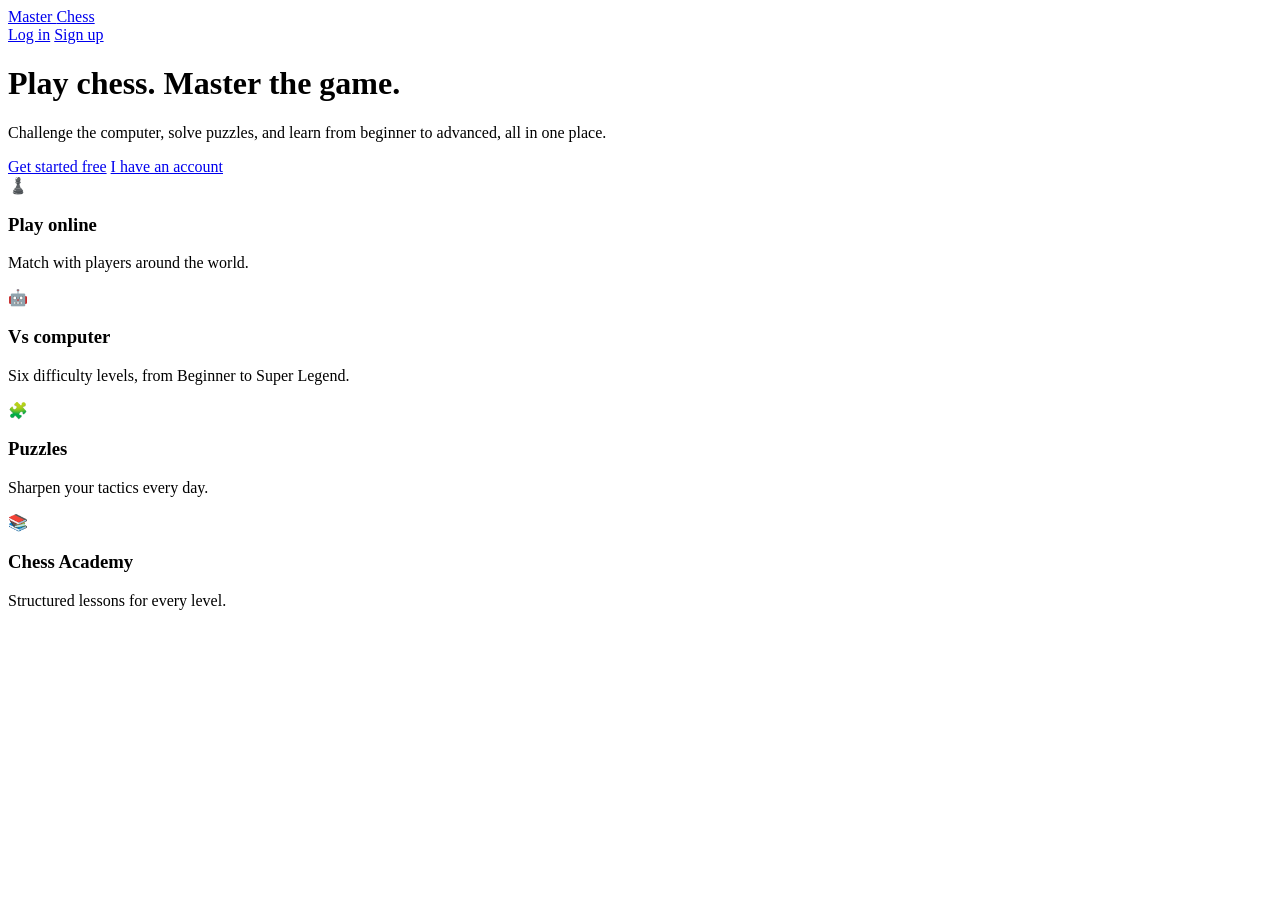
==== index.html @ 30e58a97 "Create index.html" ====
<!DOCTYPE html>
<html lang="en" data-theme="dark">
<head>
  <meta charset="UTF-8">
  <meta name="viewport" content="width=device-width, initial-scale=1">
  <title>Master Chess | Play, Learn, Win</title>
  <meta name="description" content="Master Chess: play chess, solve puzzles and learn from the basics to advanced.">
  <link rel="stylesheet" href="css/base.css">
  <link rel="stylesheet" href="css/components.css">
</head>
<body>
  <nav class="navbar">
    <div class="container">
      <a class="logo" href="index.html">Master <span>Chess</span></a>
      <div class="nav-links">
        <a class="btn btn-secondary" href="login.html">Log in</a>
        <a class="btn btn-primary" href="register.html">Sign up</a>
      </div>
    </div>
  </nav>

  <header class="hero container">
    <h1>Play chess. <span style="color:var(--primary)">Master the game.</span></h1>
    <p>Challenge the computer, solve puzzles, and learn from beginner to advanced, all in one place.</p>
    <div class="actions">
      <a class="btn btn-primary btn-lg" href="register.html">Get started free</a>
      <a class="btn btn-secondary btn-lg" href="login.html">I have an account</a>
    </div>
  </header>

  <section class="features container">
    <div class="grid">
      <div class="card"><div class="feature-icon">♟️</div><h3>Play online</h3><p class="muted">Match with players around the world.</p></div>
      <div class="card"><div class="feature-icon">🤖</div><h3>Vs computer</h3><p class="muted">Six difficulty levels, from Beginner to Super Legend.</p></div>
      <div class="card"><div class="feature-icon">🧩</div><h3>Puzzles</h3><p class="muted">Sharpen your tactics every day.</p></div>
      <div class="card"><div class="feature-icon">📚</div><h3>Chess Academy</h3><p class="muted">Structured lessons for every level.</p></div>
    </div>
  </section>

  <script>
    document.documentElement.setAttribute("data-theme", localStorage.getItem("theme") || "dark");
  </script>
</body>
</html>
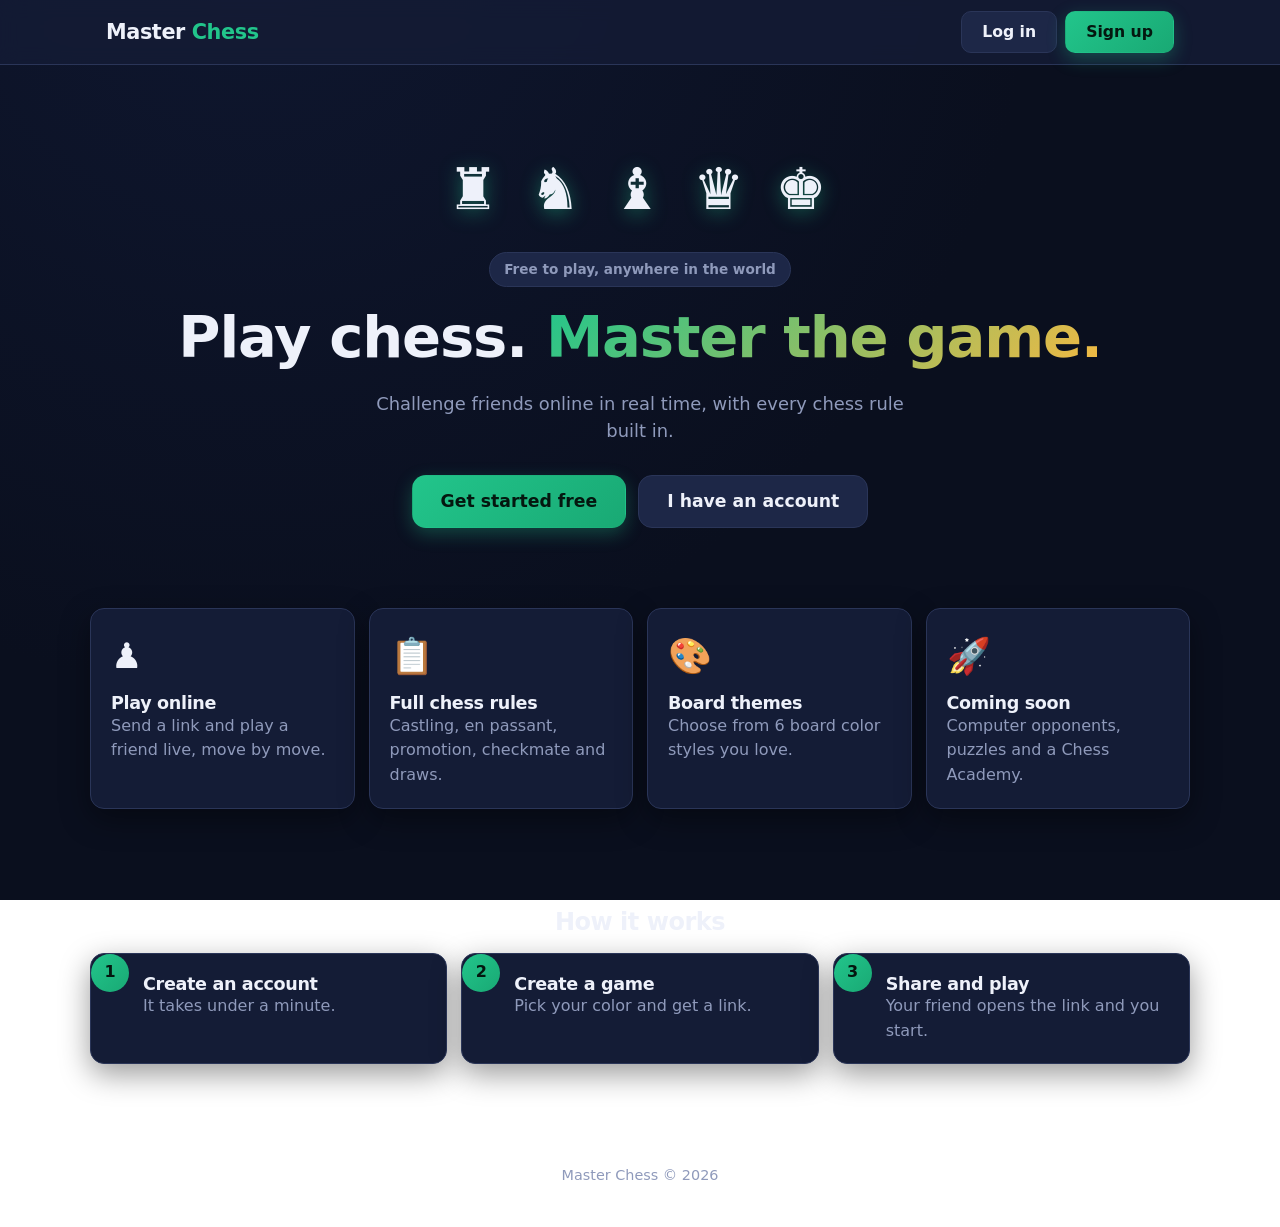
==== commit 63ce8367: "Update index.html" ====
--- a/index.html
+++ b/index.html
@@ -4,7 +4,7 @@
   <meta charset="UTF-8">
   <meta name="viewport" content="width=device-width, initial-scale=1">
   <title>Master Chess | Play, Learn, Win</title>
-  <meta name="description" content="Master Chess: play chess, solve puzzles and learn from the basics to advanced.">
+  <meta name="description" content="Master Chess: play chess online with friends, solve puzzles and learn.">
   <link rel="stylesheet" href="css/base.css">
   <link rel="stylesheet" href="css/components.css">
 </head>
@@ -20,8 +20,10 @@
   </nav>
 
   <header class="hero container">
-    <h1>Play chess. <span style="color:var(--primary)">Master the game.</span></h1>
-    <p>Challenge the computer, solve puzzles, and learn from beginner to advanced, all in one place.</p>
+    <div class="hero-pieces">♜ ♞ ♝ ♛ ♚</div>
+    <span class="pill">Free to play, anywhere in the world</span>
+    <h1>Play chess. <span class="accent-text">Master the game.</span></h1>
+    <p>Challenge friends online in real time, with every chess rule built in.</p>
     <div class="actions">
       <a class="btn btn-primary btn-lg" href="register.html">Get started free</a>
       <a class="btn btn-secondary btn-lg" href="login.html">I have an account</a>
@@ -30,12 +32,23 @@
 
   <section class="features container">
     <div class="grid">
-      <div class="card"><div class="feature-icon">♟️</div><h3>Play online</h3><p class="muted">Match with players around the world.</p></div>
-      <div class="card"><div class="feature-icon">🤖</div><h3>Vs computer</h3><p class="muted">Six difficulty levels, from Beginner to Super Legend.</p></div>
-      <div class="card"><div class="feature-icon">🧩</div><h3>Puzzles</h3><p class="muted">Sharpen your tactics every day.</p></div>
-      <div class="card"><div class="feature-icon">📚</div><h3>Chess Academy</h3><p class="muted">Structured lessons for every level.</p></div>
+      <div class="card"><div class="feature-icon">♟️</div><h3>Play online</h3><p class="muted">Send a link and play a friend live, move by move.</p></div>
+      <div class="card"><div class="feature-icon">📋</div><h3>Full chess rules</h3><p class="muted">Castling, en passant, promotion, checkmate and draws.</p></div>
+      <div class="card"><div class="feature-icon">🎨</div><h3>Board themes</h3><p class="muted">Choose from 6 board color styles you love.</p></div>
+      <div class="card"><div class="feature-icon">🚀</div><h3>Coming soon</h3><p class="muted">Computer opponents, puzzles and a Chess Academy.</p></div>
     </div>
   </section>
+
+  <section class="features container">
+    <h2 class="center">How it works</h2>
+    <div class="grid steps" style="margin-top:16px">
+      <div class="card step"><h3>Create an account</h3><p class="muted">It takes under a minute.</p></div>
+      <div class="card step"><h3>Create a game</h3><p class="muted">Pick your color and get a link.</p></div>
+      <div class="card step"><h3>Share and play</h3><p class="muted">Your friend opens the link and you start.</p></div>
+    </div>
+  </section>
+
+  <div class="footer">Master Chess &copy; 2026</div>
 
   <script>
     document.documentElement.setAttribute("data-theme", localStorage.getItem("theme") || "dark");
--- a/css/base.css
+++ b/css/base.css
@@ -0,0 +1,71 @@
+:root {
+  --bg: #0a0f1e;
+  --bg-2: #0f1730;
+  --surface: #141c36;
+  --surface-2: #1d2747;
+  --text: #eef1fa;
+  --muted: #8f9abb;
+  --primary: #22c58b;
+  --primary-text: #04170f;
+  --accent: #f5b942;
+  --success: #22c58b;
+  --danger: #ef5b5b;
+  --border: #2a3558;
+  --radius: 14px;
+  --radius-sm: 10px;
+  --shadow: 0 10px 30px rgba(0, 0, 0, 0.4);
+  --glow: 0 0 0 3px rgba(34, 197, 139, 0.25);
+}
+
+[data-theme="light"] {
+  --bg: #f3f5fb;
+  --bg-2: #e8ecf7;
+  --surface: #ffffff;
+  --surface-2: #eef1f9;
+  --text: #121830;
+  --muted: #5b6585;
+  --primary: #12a874;
+  --primary-text: #ffffff;
+  --accent: #d99a1e;
+  --border: #d5dbed;
+  --shadow: 0 10px 30px rgba(20, 30, 70, 0.12);
+  --glow: 0 0 0 3px rgba(18, 168, 116, 0.25);
+}
+
+* { box-sizing: border-box; margin: 0; padding: 0; -webkit-tap-highlight-color: transparent; }
+
+html { scroll-behavior: smooth; }
+
+body {
+  font-family: system-ui, -apple-system, "Segoe UI", Roboto, sans-serif;
+  background: radial-gradient(circle at 20% -10%, var(--bg-2), var(--bg) 55%) fixed;
+  color: var(--text);
+  line-height: 1.55;
+  min-height: 100vh;
+  -webkit-font-smoothing: antialiased;
+}
+
+h1, h2, h3 { line-height: 1.15; font-weight: 800; letter-spacing: -0.02em; }
+h1 { font-size: clamp(2.1rem, 7vw, 3.6rem); }
+h2 { font-size: 1.5rem; margin-bottom: 12px; }
+h3 { font-size: 1.1rem; }
+
+a { color: var(--primary); text-decoration: none; font-weight: 600; }
+a:hover { text-decoration: underline; }
+
+img, svg { max-width: 100%; display: block; }
+
+.container { width: 100%; max-width: 1100px; margin: 0 auto; padding: 0 16px; }
+
+.hidden { display: none !important; }
+.muted { color: var(--muted); }
+.center { text-align: center; }
+.accent { color: var(--accent); }
+.primary { color: var(--primary); }
+
+::selection { background: var(--primary); color: var(--primary-text); }
+
+:focus-visible { outline: 2px solid var(--primary); outline-offset: 2px; }
+
+::-webkit-scrollbar { width: 8px; height: 8px; }
+::-webkit-scrollbar-thumb { background: var(--border); border-radius: 8px; }
--- a/css/components.css
+++ b/css/components.css
@@ -0,0 +1,240 @@
+/* Navbar */
+.navbar {
+  background: rgba(20, 28, 54, 0.85);
+  backdrop-filter: blur(10px);
+  -webkit-backdrop-filter: blur(10px);
+  border-bottom: 1px solid var(--border);
+  position: sticky;
+  top: 0;
+  z-index: 50;
+}
+[data-theme="light"] .navbar { background: rgba(255, 255, 255, 0.85); }
+.navbar .container {
+  display: flex;
+  align-items: center;
+  justify-content: space-between;
+  height: 64px;
+  gap: 10px;
+}
+.logo { font-size: 1.3rem; font-weight: 800; color: var(--text); letter-spacing: -0.02em; }
+.logo span { color: var(--primary); }
+.logo:hover { text-decoration: none; }
+.nav-links { display: flex; gap: 8px; align-items: center; }
+
+/* Buttons */
+.btn {
+  display: inline-flex;
+  align-items: center;
+  justify-content: center;
+  gap: 8px;
+  padding: 11px 20px;
+  border: 1px solid transparent;
+  border-radius: var(--radius-sm);
+  font-family: inherit;
+  font-size: 0.98rem;
+  font-weight: 700;
+  line-height: 1.2;
+  cursor: pointer;
+  transition: transform 0.12s, box-shadow 0.2s, filter 0.2s;
+}
+.btn:hover { filter: brightness(1.08); text-decoration: none; }
+.btn:active { transform: scale(0.97); }
+.btn:disabled { opacity: 0.45; cursor: not-allowed; filter: none; }
+.btn-primary {
+  background: linear-gradient(135deg, var(--primary), #19a974);
+  color: var(--primary-text);
+  box-shadow: 0 6px 18px rgba(34, 197, 139, 0.3);
+}
+.btn-secondary {
+  background: var(--surface-2);
+  color: var(--text);
+  border-color: var(--border);
+}
+.btn-danger { background: var(--danger); color: #fff; }
+.btn-block { width: 100%; }
+.btn-lg { padding: 15px 28px; font-size: 1.08rem; border-radius: var(--radius); }
+
+/* Forms */
+.form-group { margin-bottom: 16px; }
+.form-group label {
+  display: block;
+  margin-bottom: 6px;
+  font-size: 0.88rem;
+  font-weight: 600;
+  color: var(--muted);
+}
+.input {
+  width: 100%;
+  padding: 13px 14px;
+  background: var(--surface-2);
+  color: var(--text);
+  border: 1px solid var(--border);
+  border-radius: var(--radius-sm);
+  font-family: inherit;
+  font-size: 1rem;
+}
+.input:focus { border-color: var(--primary); outline: none; box-shadow: var(--glow); }
+select.input { appearance: auto; }
+.field-error { color: var(--danger); font-size: 0.85rem; margin-top: 4px; }
+
+/* Cards */
+.card {
+  background: var(--surface);
+  border: 1px solid var(--border);
+  border-radius: var(--radius);
+  padding: 20px;
+  box-shadow: var(--shadow);
+}
+.grid {
+  display: grid;
+  gap: 14px;
+  grid-template-columns: repeat(auto-fit, minmax(160px, 1fr));
+}
+
+/* Auth pages */
+.auth-wrap {
+  min-height: 100vh;
+  display: flex;
+  align-items: center;
+  justify-content: center;
+  padding: 16px;
+}
+.auth-card { width: 100%; max-width: 430px; padding: 28px 24px; }
+.auth-card h2 { text-align: center; font-size: 1.6rem; }
+.auth-card .switch { text-align: center; margin-top: 16px; }
+
+/* Landing page */
+.hero { padding: 80px 0 50px; text-align: center; }
+.hero p {
+  max-width: 560px;
+  margin: 18px auto 30px;
+  color: var(--muted);
+  font-size: 1.12rem;
+}
+.hero .actions { display: flex; gap: 12px; justify-content: center; flex-wrap: wrap; }
+.features { padding: 30px 0 70px; }
+.features .grid { grid-template-columns: repeat(auto-fit, minmax(220px, 1fr)); }
+.feature-icon { font-size: 2.2rem; margin-bottom: 10px; }
+
+/* Dashboard */
+.page { padding: 28px 0 60px; }
+.stat { font-size: 2rem; font-weight: 800; color: var(--primary); line-height: 1.2; }
+.section { margin-top: 22px; }
+
+/* Toasts */
+#toast-container {
+  position: fixed;
+  bottom: 20px;
+  left: 50%;
+  transform: translateX(-50%);
+  z-index: 100;
+  display: flex;
+  flex-direction: column;
+  gap: 8px;
+  width: min(92vw, 380px);
+}
+.toast {
+  padding: 13px 16px;
+  border-radius: var(--radius-sm);
+  background: var(--surface-2);
+  border-left: 4px solid var(--primary);
+  box-shadow: var(--shadow);
+  font-weight: 600;
+}
+.toast.success { border-left-color: var(--success); }
+.toast.error { border-left-color: var(--danger); }
+
+/* Loading spinner */
+.spinner {
+  width: 24px;
+  height: 24px;
+  border: 3px solid var(--border);
+  border-top-color: var(--primary);
+  border-radius: 50%;
+  animation: spin 0.8s linear infinite;
+}
+@keyframes spin { to { transform: rotate(360deg); } }
+/* Landing + dashboard upgrade */
+.hero-pieces {
+  font-size: clamp(2.2rem, 9vw, 3.6rem);
+  letter-spacing: 6px;
+  margin-bottom: 18px;
+  color: var(--text);
+  text-shadow: 0 4px 20px rgba(34, 197, 139, 0.45);
+}
+.hero h1 .accent-text {
+  background: linear-gradient(135deg, var(--primary), var(--accent));
+  -webkit-background-clip: text;
+  background-clip: text;
+  color: transparent;
+}
+.pill {
+  display: inline-block;
+  padding: 6px 14px;
+  border-radius: 999px;
+  background: var(--surface-2);
+  border: 1px solid var(--border);
+  color: var(--muted);
+  font-size: 0.85rem;
+  font-weight: 700;
+  margin-bottom: 18px;
+}
+.steps { counter-reset: step; }
+.step { position: relative; padding-left: 52px; }
+.step::before {
+  counter-increment: step;
+  content: counter(step);
+  position: absolute;
+  left: 0;
+  top: 0;
+  width: 38px;
+  height: 38px;
+  border-radius: 50%;
+  background: linear-gradient(135deg, var(--primary), #19a974);
+  color: var(--primary-text);
+  font-weight: 800;
+  display: flex;
+  align-items: center;
+  justify-content: center;
+}
+.footer { text-align: center; padding: 30px 16px 40px; color: var(--muted); font-size: 0.9rem; }
+
+.welcome-row { display: flex; align-items: center; gap: 14px; margin-bottom: 6px; }
+.avatar {
+  width: 56px;
+  height: 56px;
+  border-radius: 50%;
+  background: linear-gradient(135deg, var(--primary), var(--accent));
+  display: flex;
+  align-items: center;
+  justify-content: center;
+  font-size: 1.8rem;
+  color: #fff;
+  flex-shrink: 0;
+}
+.welcome-row h1 { font-size: clamp(1.5rem, 5vw, 2.2rem); }
+.stat-card { text-align: center; padding: 16px 10px; }
+.stat-card .label { color: var(--muted); font-size: 0.82rem; font-weight: 700; text-transform: uppercase; letter-spacing: 0.04em; }
+.notice {
+  padding: 12px 16px;
+  border-radius: var(--radius-sm);
+  background: rgba(245, 185, 66, 0.12);
+  border: 1px solid var(--accent);
+  color: var(--accent);
+  font-weight: 600;
+}
+.play-grid { display: grid; gap: 14px; grid-template-columns: repeat(auto-fit, minmax(240px, 1fr)); }
+.play-card { display: flex; flex-direction: column; gap: 8px; }
+.play-card .icon { font-size: 2rem; }
+.play-card p { color: var(--muted); font-size: 0.95rem; flex-grow: 1; }
+.badge {
+  display: inline-block;
+  padding: 3px 10px;
+  border-radius: 999px;
+  background: var(--surface-2);
+  border: 1px solid var(--border);
+  color: var(--muted);
+  font-size: 0.75rem;
+  font-weight: 700;
+  width: fit-content;
+}
